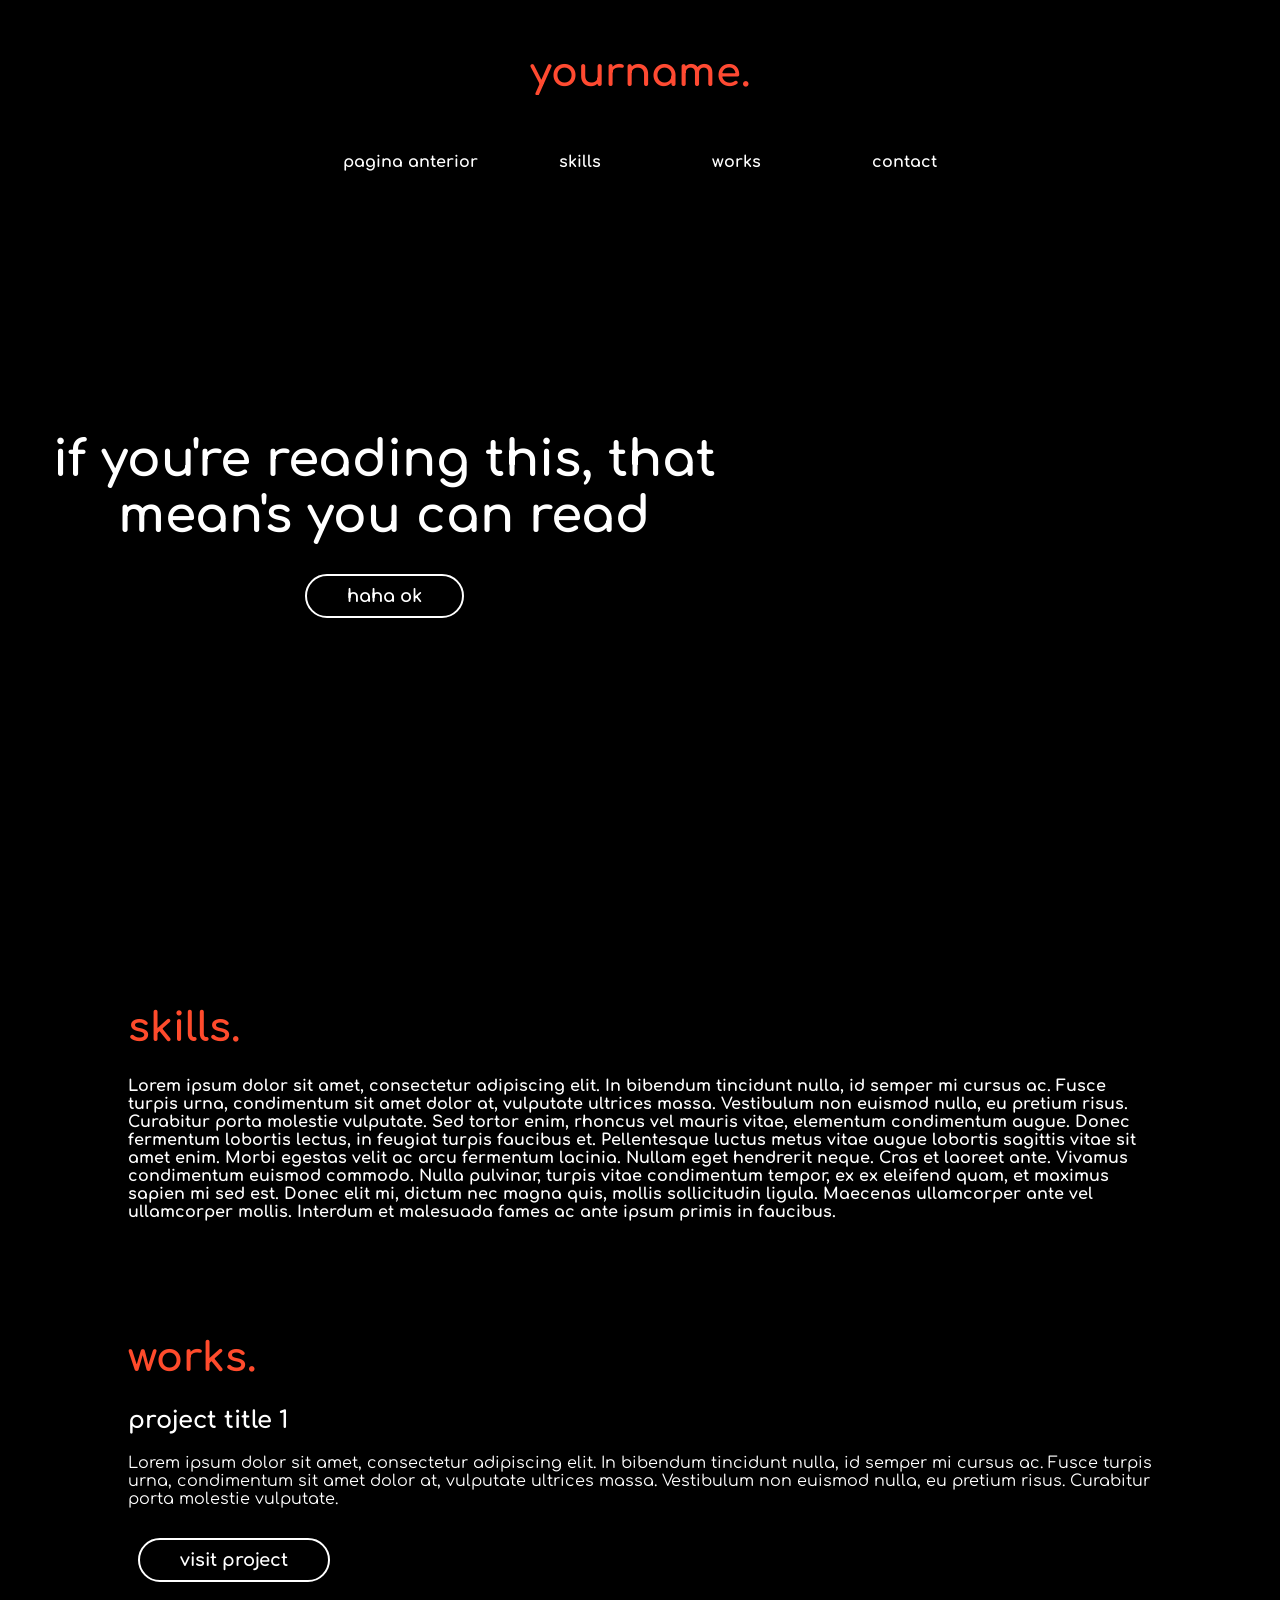
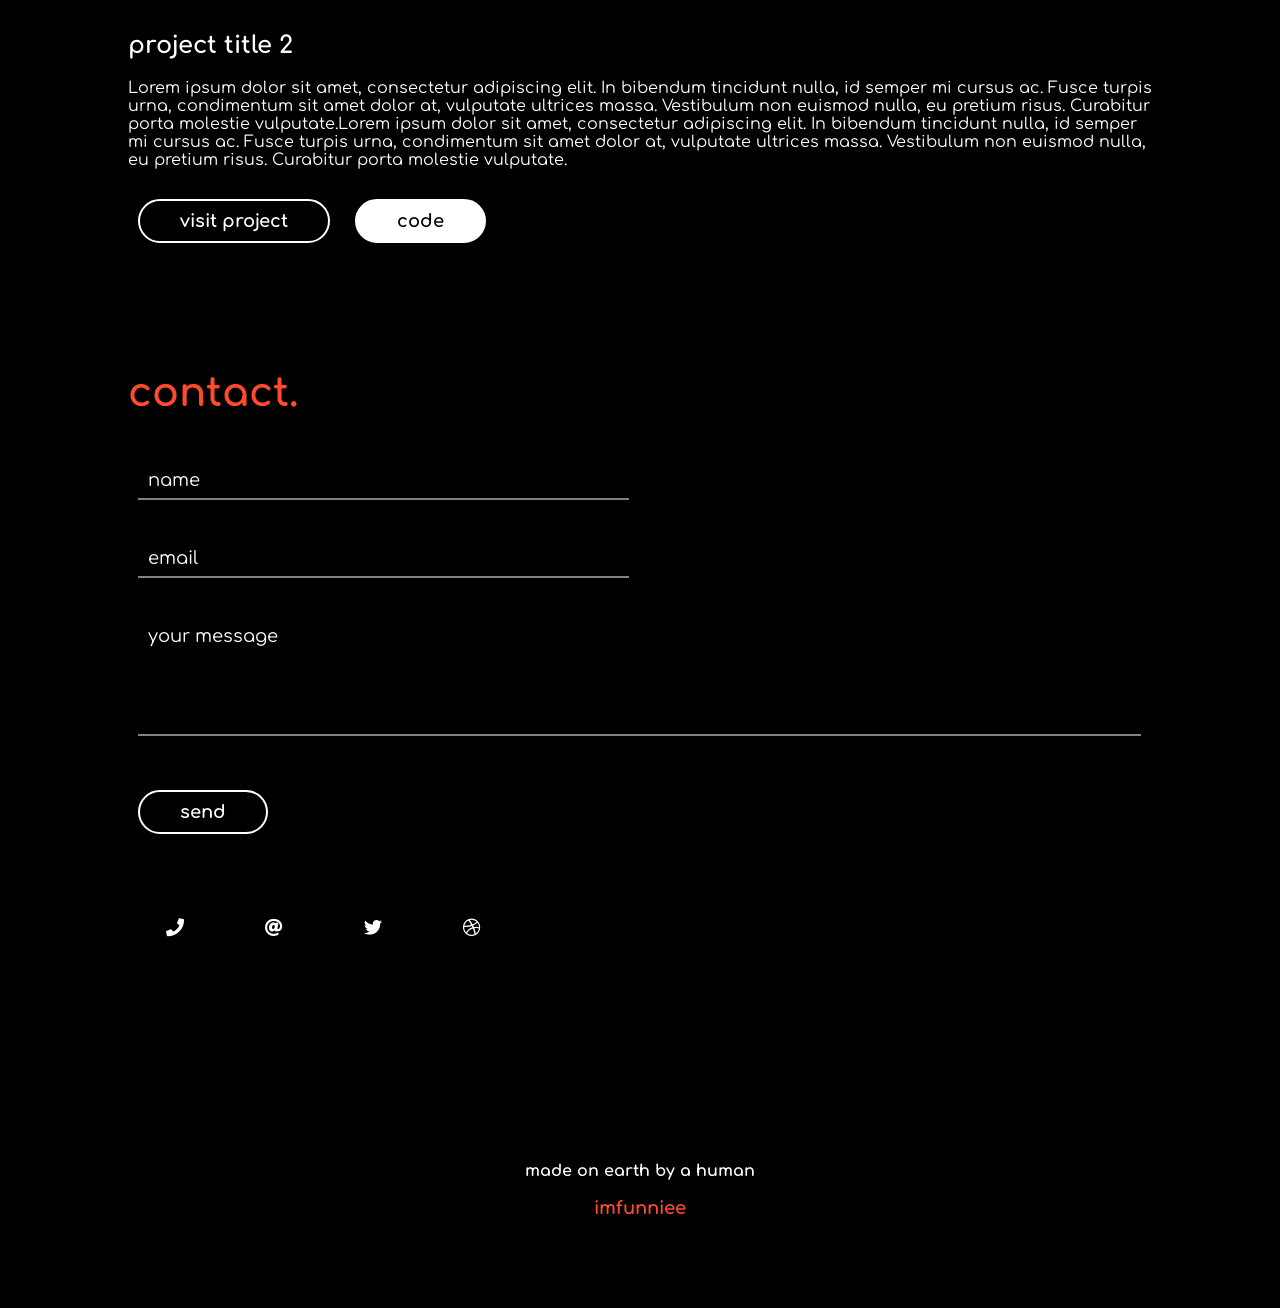
==== pagina-2/index.html @ 1319a650 "Add files via upload" ====
<!DOCTYPE html>
<html lang="en">
<head>
    <meta charset="UTF-8">
    <meta name="viewport" content="width=device-width, initial-scale=1.0">
    <meta http-equiv="X-UA-Compatible" content="ie=edge">
    <title>yourname.</title>
    <link rel="stylesheet" href="https://cdnjs.cloudflare.com/ajax/libs/animate.css/3.7.0/animate.min.css">
    <link href="https://fonts.googleapis.com/css?family=Comfortaa:700" rel="stylesheet">
    <script src="https://code.jquery.com/jquery-3.3.1.min.js" integrity="sha256-FgpCb/KJQlLNfOu91ta32o/NMZxltwRo8QtmkMRdAu8=" crossorigin="anonymous"></script>
    <link rel="stylesheet" href="https://use.fontawesome.com/releases/v5.7.1/css/all.css" integrity="sha384-fnmOCqbTlWIlj8LyTjo7mOUStjsKC4pOpQbqyi7RrhN7udi9RwhKkMHpvLbHG9Sr" crossorigin="anonymous">
    <link rel="stylesheet" href="index.css">
</head>
<body>
    <div id="loading">
        <div id="spinner"></div>
    </div>
    <div id="header" class="animated slideInDown" style="animation-delay:1.8s;">
    <div id="title">yourname.</div><br>
    <div id="links">
        <a href="/index.html">pagina anterior</a>
        <a href="#skills">skills</a>
        <a href="#work" style="margin:0px 60px;">works</a>
        <a href="#contact">contact</a>
    </div>
    </div>

    <center>
    <div id="middle">
        <div id="tagline" class="animated zoomIn" style="animation-delay:1.8s;">
            if you're reading this, that mean's you can read<br>
            <button class="btn_one">haha ok</button>
        </div>
    </div>
    </center>

    <div id="portfolio">
             <div id="skills">
                 <h1>skills.</h1>   
                 <div>
                        <p>
                            Lorem ipsum dolor sit amet, consectetur adipiscing elit. In bibendum tincidunt nulla, id semper mi cursus ac. Fusce turpis urna, condimentum sit amet dolor at, vulputate ultrices massa. Vestibulum non euismod nulla, eu pretium risus. Curabitur porta molestie vulputate. Sed tortor enim, rhoncus vel mauris vitae, elementum condimentum augue. Donec fermentum lobortis lectus, in feugiat turpis faucibus et. Pellentesque luctus metus vitae augue lobortis sagittis vitae sit amet enim. Morbi egestas velit ac arcu fermentum lacinia. Nullam eget hendrerit neque. Cras et laoreet ante. Vivamus condimentum euismod commodo. Nulla pulvinar, turpis vitae condimentum tempor, ex ex eleifend quam, et maximus sapien mi sed est. Donec elit mi, dictum nec magna quis, mollis sollicitudin ligula. Maecenas ullamcorper ante vel ullamcorper mollis. Interdum et malesuada fames ac ante ipsum primis in faucibus.
                        </p>
                 </div> 
             </div>
         
              <div id="work">
                 <h1>works.</h1>

                 <div class="project">
                 <h2>project title 1</h2>
                 <div>Lorem ipsum dolor sit amet, consectetur adipiscing elit. In bibendum tincidunt nulla, id semper mi cursus ac. Fusce turpis urna, condimentum sit amet dolor at, vulputate ultrices massa. Vestibulum non euismod nulla, eu pretium risus. Curabitur porta molestie vulputate.</div>
                 <button class="btn_one">visit project</button>
                </div>

                <div class="project">
                 <h2>project title 2</h2>
                 <div>Lorem ipsum dolor sit amet, consectetur adipiscing elit. In bibendum tincidunt nulla, id semper mi cursus ac. Fusce turpis urna, condimentum sit amet dolor at, vulputate ultrices massa. Vestibulum non euismod nulla, eu pretium risus. Curabitur porta molestie vulputate.Lorem ipsum dolor sit amet, consectetur adipiscing elit. In bibendum tincidunt nulla, id semper mi cursus ac. Fusce turpis urna, condimentum sit amet dolor at, vulputate ultrices massa. Vestibulum non euismod nulla, eu pretium risus. Curabitur porta molestie vulputate.
                 </div>
                 <button class="btn_one">visit project</button>
                 <button class="btn_two">code</button>
                </div>

             </div>
         
              <div id="contact">
                 <h1>contact.</h1> 
                 <form>
                     <input type="text" placeholder="name" required>
                     <input type="email" placeholder="email" required><br>
                     <textarea placeholder="your message" required rows="5"></textarea><br>
                     <button class="btn_one">send</button>
                 </form> 
                 <div id="details">
                    <a class="btn_social"><i class="fas fa-phone"></i></a>
                    <a class="btn_social"><i class="fas fa-at"></i></a>
                    <a class="btn_social"><i class="fab fa-twitter"></i></a>
                    <a class="btn_social"><i class="fab fa-dribbble"></i></a>
                 </div>   
             </div>
    </div>
    <div id="footer">
        made on earth by a human <br><br> <a href="https://imfunniee.github.io">imfunniee</a>
    </div>
<script src="index.js" type="text/javascript"></script>
</body>
</html>
---- pagina-2/index.css ----
body,html {
    padding:0px;
    margin:0px;
    font-family: 'Comfortaa', cursive;
    font-weight:bold;
    color:#fff;
    background:rgb(0, 0, 0);
    scroll-behavior: smooth;
}
#loading {
    width: 100vw;
    height: 100vh;
    position: fixed;
    background: #000;
    z-index: 999;
    display: flex;
    justify-content: center;
    flex-direction: column;
    align-items: center;
}
#spinner {
    animation: rotate 0.56s infinite linear;
    width:60px;
    height:60px;
    border:6px solid #fff;
    border-bottom:6px solid #000;
    border-radius:50%;
    margin:0;
}
@keyframes rotate {
    0% {transform: rotate(0deg);}
    100% {transform: rotate(360deg);}
}
#header {
    width:80%;
    padding:4% 10%;
    text-align:center;
    position:absolute;
    transition:0.6s ease-in-out;
}
#header div {
    display:block;
}
#title {
    font-size:40px;
    background-image: linear-gradient(to left, #FF416C 0%, #FF4B2B 100%);
    -webkit-background-clip:text;
    background-clip:text;
    -webkit-text-fill-color: transparent;
    background-size:500% 500% !important;
    -webkit-animation: Gradient 20s ease infinite;
    -moz-animation: Gradient 20s ease infinite;
    -o-animation: Gradient 20s ease infinite;
    animation: Gradient 20s ease infinite;
    font-family: 'Comfortaa', cursive;
}
#links {
    margin:40px 0px;
    transition:0.6s ease-in-out;
    color:#fff;
}
#links a {
    margin:0px 30px;
    color:inherit;
    text-decoration:none;
    transition:0.4s ease-in-out;
    padding:5px 8px;
    border-bottom:2px solid transparent;
}
#links a:hover {
    border-bottom:2px solid #fff;
}
#middle {
    width:100%;
    height:80vh;
    background:linear-gradient(0deg,rgba(0,0,0,1),rgba(0,0,0,0)),url("https://images.unsplash.com/photo-1494587351196-bbf5f29cff42?ixlib=rb-1.2.1&ixid=eyJhcHBfaWQiOjEyMDd9&&w=1351&q=80") center center fixed;
    background-size:100% auto;
    background-repeat:no-repeat;
    color:white;
    display:flex;
    justify-content:center;
    flex-direction:column;
    transition:1s ease-in-out;
    padding-top:20vh;
}
#tagline {
    font-size:50px;
    width:60%;
}
#portfolio {
    width:80%;
    padding:2% 10%;
}
#portfolio div h1 {
    font-size:40px;
    background-image: linear-gradient(to left, #FF416C 0%, #FF4B2B 100%);
    -webkit-background-clip:text;
    background-clip:text;
    -webkit-text-fill-color: transparent;
    background-size:500% 500% !important;
    -webkit-animation: Gradient 20s ease infinite;
    -moz-animation: Gradient 20s ease infinite;
    -o-animation: Gradient 20s ease infinite;
    animation: Gradient 20s ease infinite;
    font-family: 'Comfortaa', cursive;
}
#skills {
    margin:4vh 0px !important;
    padding:2vh 0px !important;
}
#work {
    margin:4vh 0px !important;
    padding:2vh 0px !important;
}
#contact {
    margin:4vh 0px !important;
    padding:2vh 0px !important;
}
#contact form {
    width:100%;
}
#contact form input {
    width:46%;
    margin:20px 1%;
    background:transparent;
    border:0px;
    border-bottom:2px solid rgba(255,255,255,0.5);
    padding:8px 10px;
    font-family: 'Comfortaa', cursive;
    font-size:18px;
    transition:0.4s ease-in-out;
    color:#fff;
}
#contact form textarea {
    width:96%;
    margin:20px 1%;
    padding:8px 10px;
    border:0px;
    border-bottom:2px solid rgba(255,255,255,0.5);
    padding:8px 10px;
    font-family: 'Comfortaa', cursive;
    font-size:18px;
    background:transparent;
    resize:none;
    transition:0.4s ease-in-out;
    color:#fff;
}
#contact form input:focus {
    outline:none;
    border-bottom:2px solid rgba(255,255,255,1);
}
#contact form textarea:focus {
    outline:none;
    border-bottom:2px solid rgba(255,255,255,1);
}
::placeholder {
    color:#fff;
}
.btn_one {
    color:white;
    padding:10px 40px;
    border-radius:50px;
    border:2px solid #fff;
    font-size:18px;
    font-family: 'Comfortaa', cursive;
    font-weight:bold;
    background:transparent;
    transition:0.4s ease-in-out;
    margin:30px 10px;
}
.btn_one:hover {
    background:white;
    cursor:pointer;
    color:#000;
}
.project div {
    font-weight:normal;
}
.btn_two {
    color:#000;
    padding:10px 40px;
    border-radius:50px;
    border:2px solid #fff;
    font-size:18px;
    font-family: 'Comfortaa', cursive;
    font-weight:bold;
    background:#fff;
    transition:0.4s ease-in-out;
    margin:30px 10px;
}
.btn_two:hover {
    background:transparent;
    cursor:pointer;
    color:#fff;
}
#details {
    margin:6vh 0px;
}
.btn_social {
    font-size:18px;
    color:#fff;
    margin:40px 20px;
    padding:15px 18px;
    border-radius:50%;
    background:#000;
    transition:0.4s ease-in-out;
}
.btn_social:hover {
    color:#000;
    background:#fff;
    cursor:pointer;
}
@media (max-width: 900px){
    #header {
        width:94%;
        padding:15% 3%;
    }
    #title {
        font-size:30px;
    }
    #links {
        margin:30px 0px;
    }
    #links a {
        margin:0px;
    }
    #middle {
        width:100%;
        border-radius:0px;
        height:80vh;
        background-size:cover;
    }
    #tagline {
        width:90%;
        font-size:30px;
    }
    .btn_one {
        font-size:14px;
        padding:8px 20px;
    }
    .btn_two {
        font-size:14px;
        padding:8px 20px;
    }
    #contact form input {
        width:92%;
    }
    #contact form textarea {
        width:92%;
    }
    .btn_social {
        font-size:14px;
        margin:10px;
        padding:10px 11px;
    }
}
#footer {
    width:100%;
    padding:10vh 0px;
    text-align:center;
    font-weight:bold;
}
#footer a {
    font-size:18px;
    background-image: linear-gradient(to left, #FF416C 0%, #FF4B2B 100%);
    -webkit-background-clip:text;
    background-clip:text;
    -webkit-text-fill-color: transparent;
    background-size:500% 500% !important;
    -webkit-animation: Gradient 20s ease infinite;
    -moz-animation: Gradient 20s ease infinite;
    -o-animation: Gradient 20s ease infinite;
    animation: Gradient 20s ease infinite;
    font-family: 'Comfortaa', cursive;
    text-decoration:none;
}
button:focus {
    outline:none;
}
::-webkit-scrollbar {
    width:5px;
    height:5px;
}
::-webkit-scrollbar-track {
    background: #f1f1f1; 
}
::-webkit-scrollbar-thumb {
    background: #000; 
}
::-webkit-scrollbar-thumb:hover {
    background: #555; 
}
@-webkit-keyframes Gradient {
0% {background-position: 0% 50%}
50% {background-position: 100% 50%}
100% {background-position: 0% 50%}
}
@-moz-keyframes Gradient {
0% {background-position: 0% 50%}
50% {background-position: 100% 50%}
100% {background-position: 0% 50%}
}
@keyframes Gradient {
0% {background-position: 0% 50%}
50% {background-position: 100% 50%}
100% {background-position: 0% 50%}
}
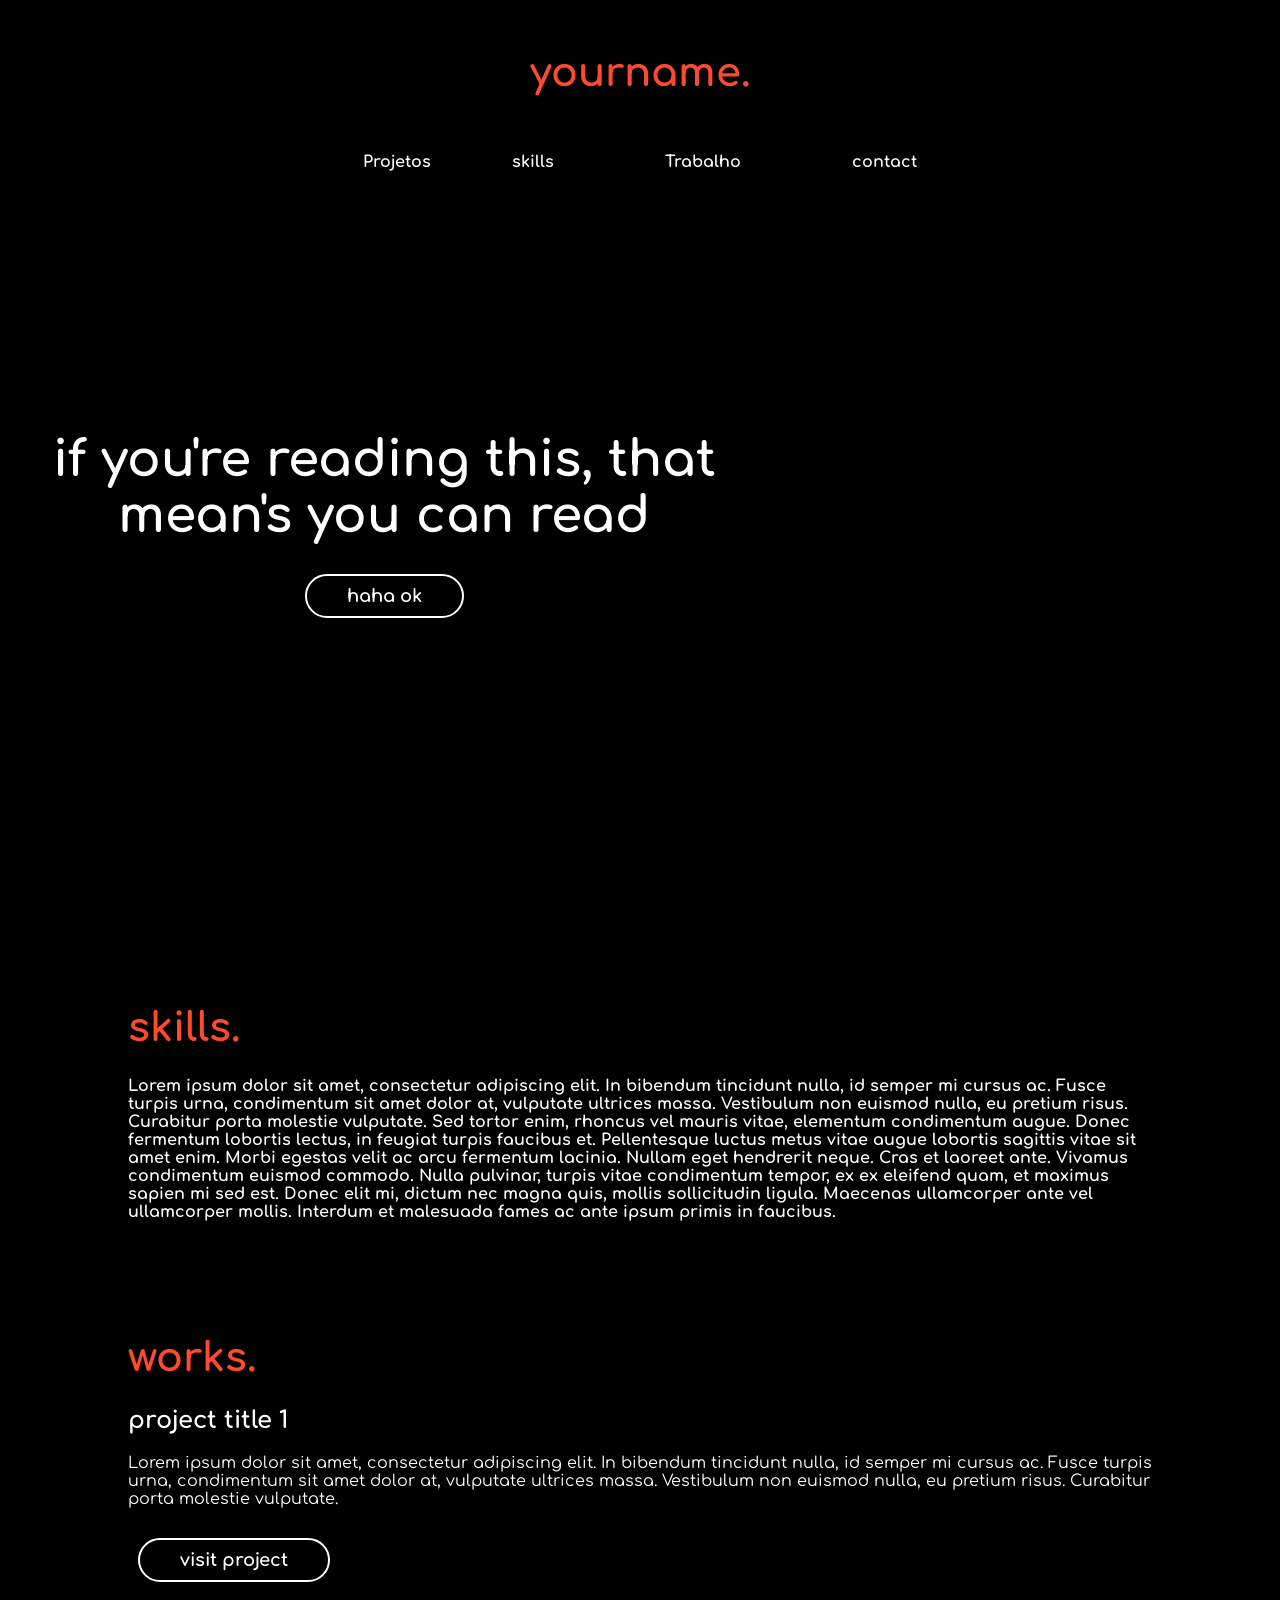
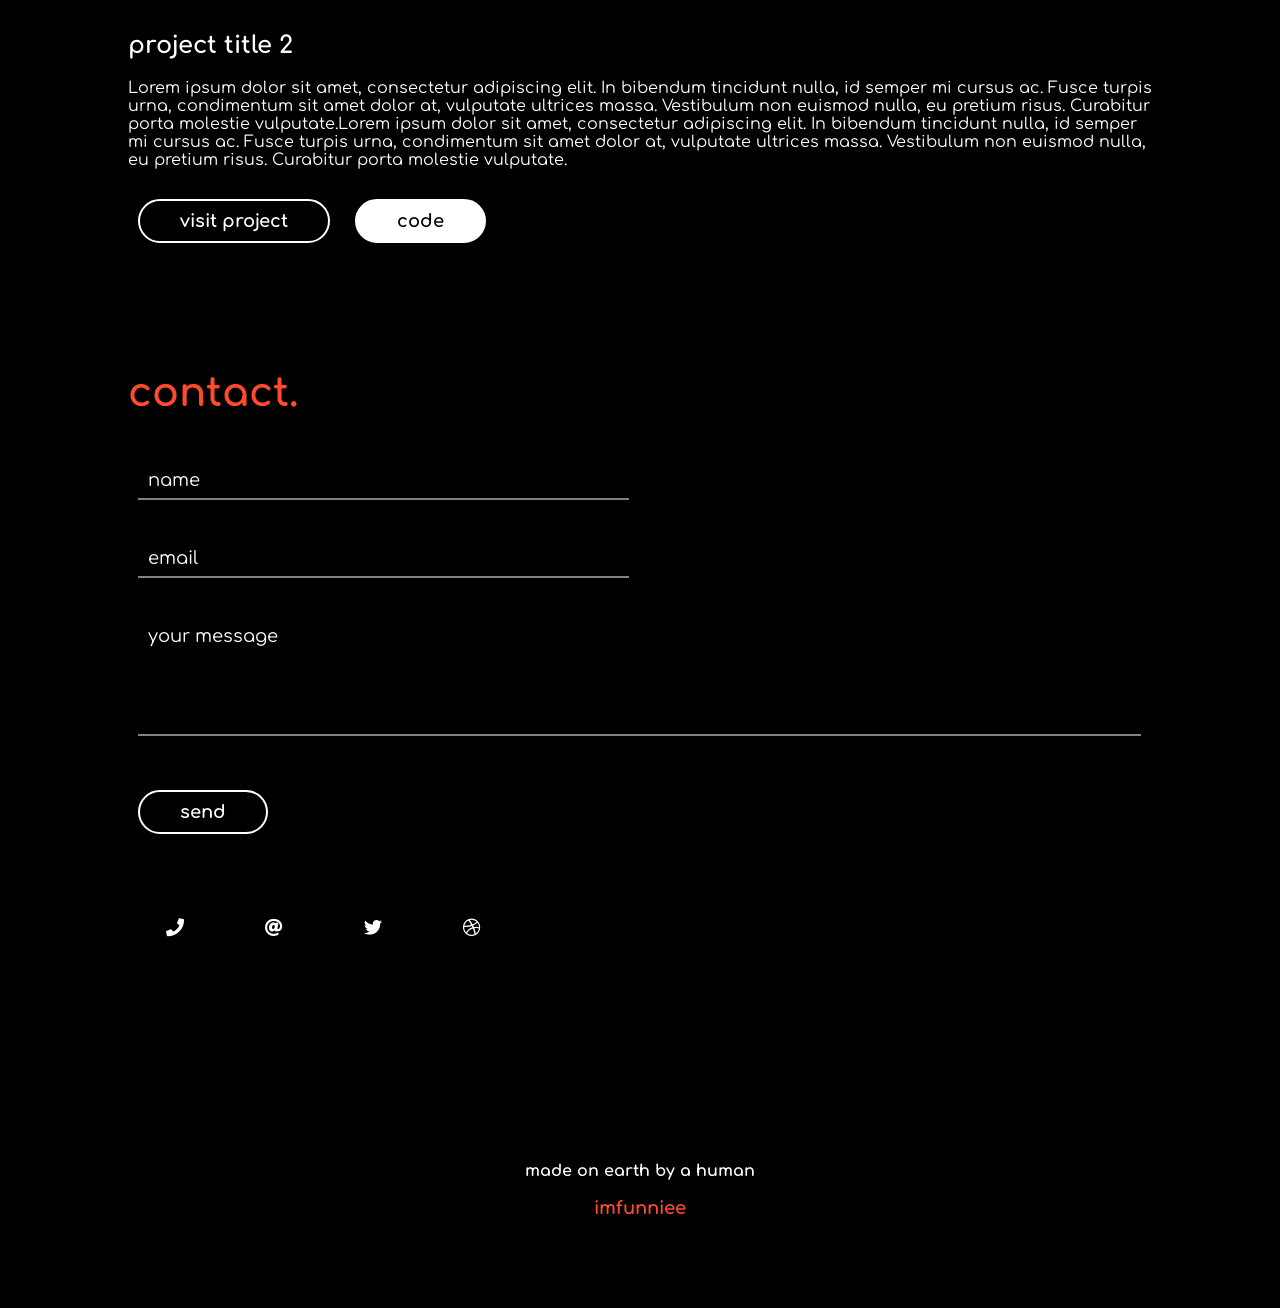
==== commit 71c0c51b: "Add files via upload" ====
--- a/pagina-2/index.html
+++ b/pagina-2/index.html
@@ -18,9 +18,9 @@
     <div id="header" class="animated slideInDown" style="animation-delay:1.8s;">
     <div id="title">yourname.</div><br>
     <div id="links">
-        <a href="/index.html">pagina anterior</a>
+        <a href="#work">Projetos</a>
         <a href="#skills">skills</a>
-        <a href="#work" style="margin:0px 60px;">works</a>
+        <a href="/index.html" style="margin:0px 60px;">Trabalho</a>
         <a href="#contact">contact</a>
     </div>
     </div>
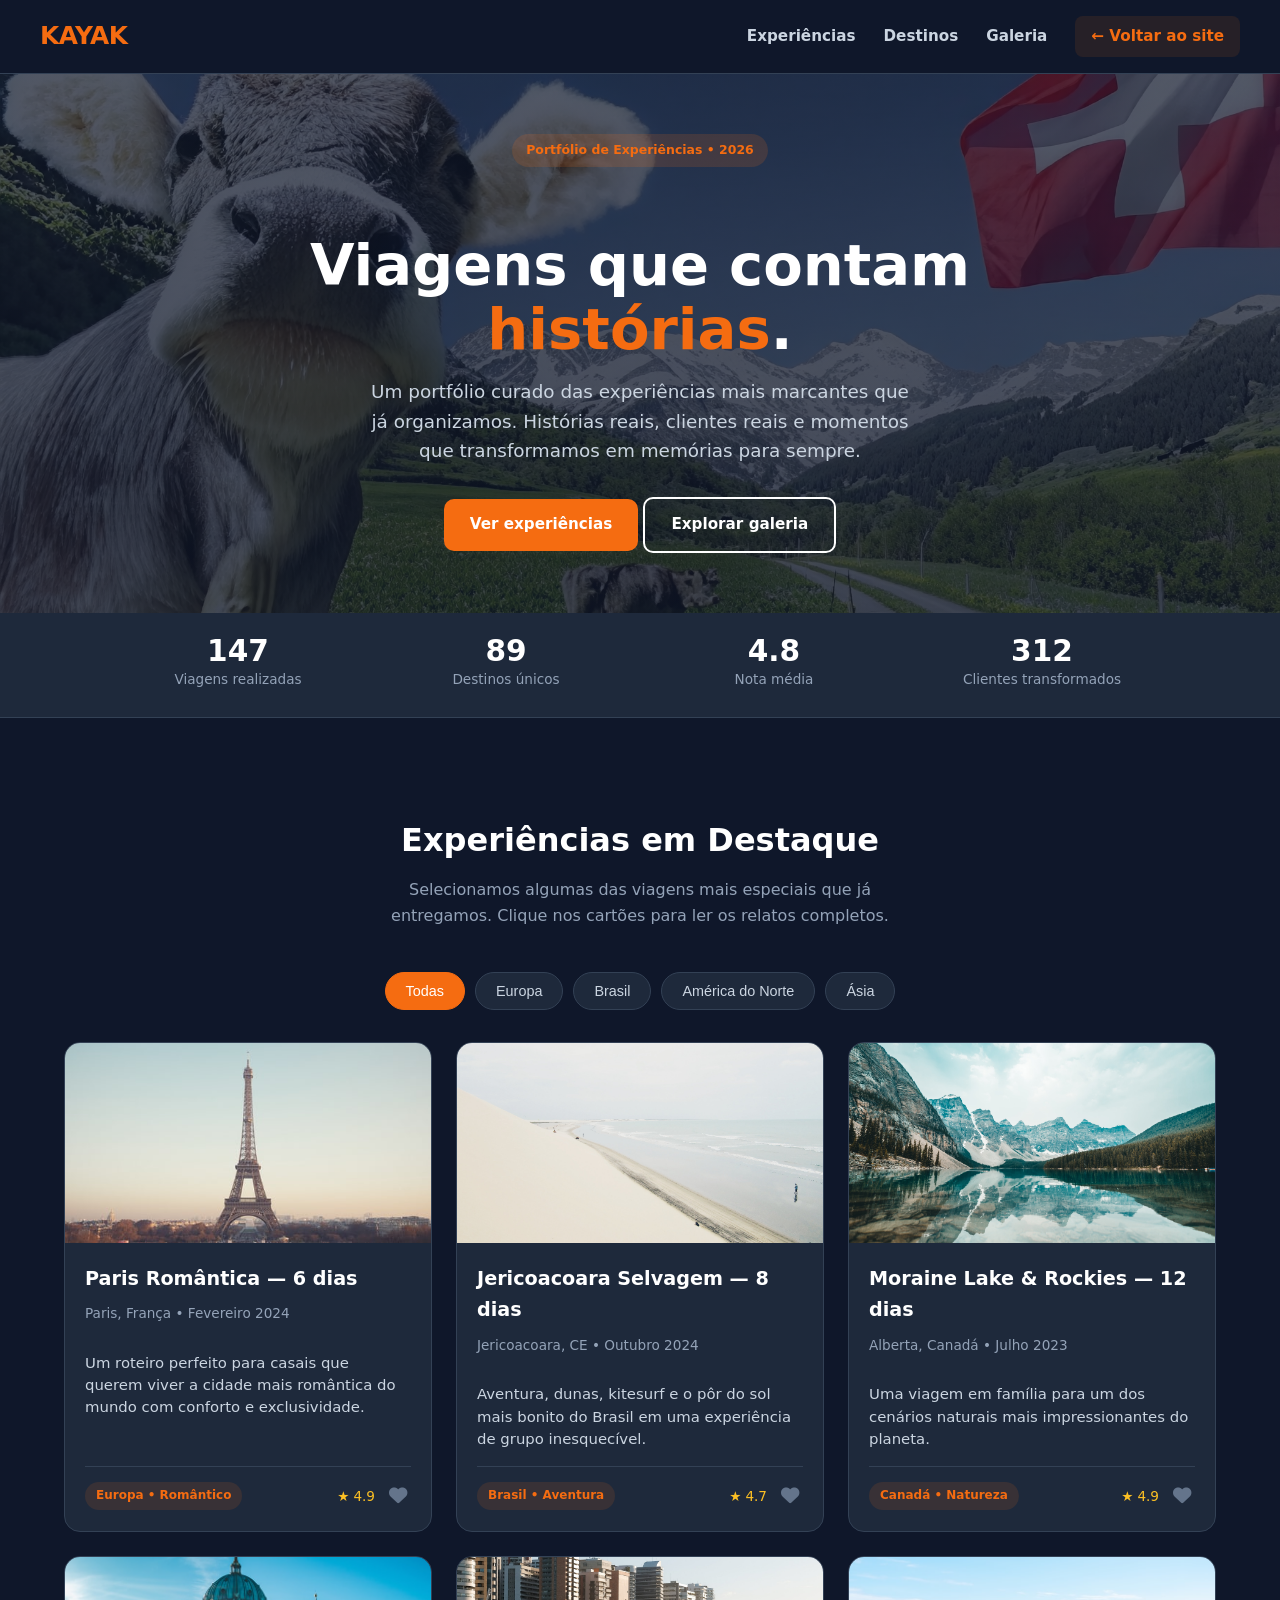
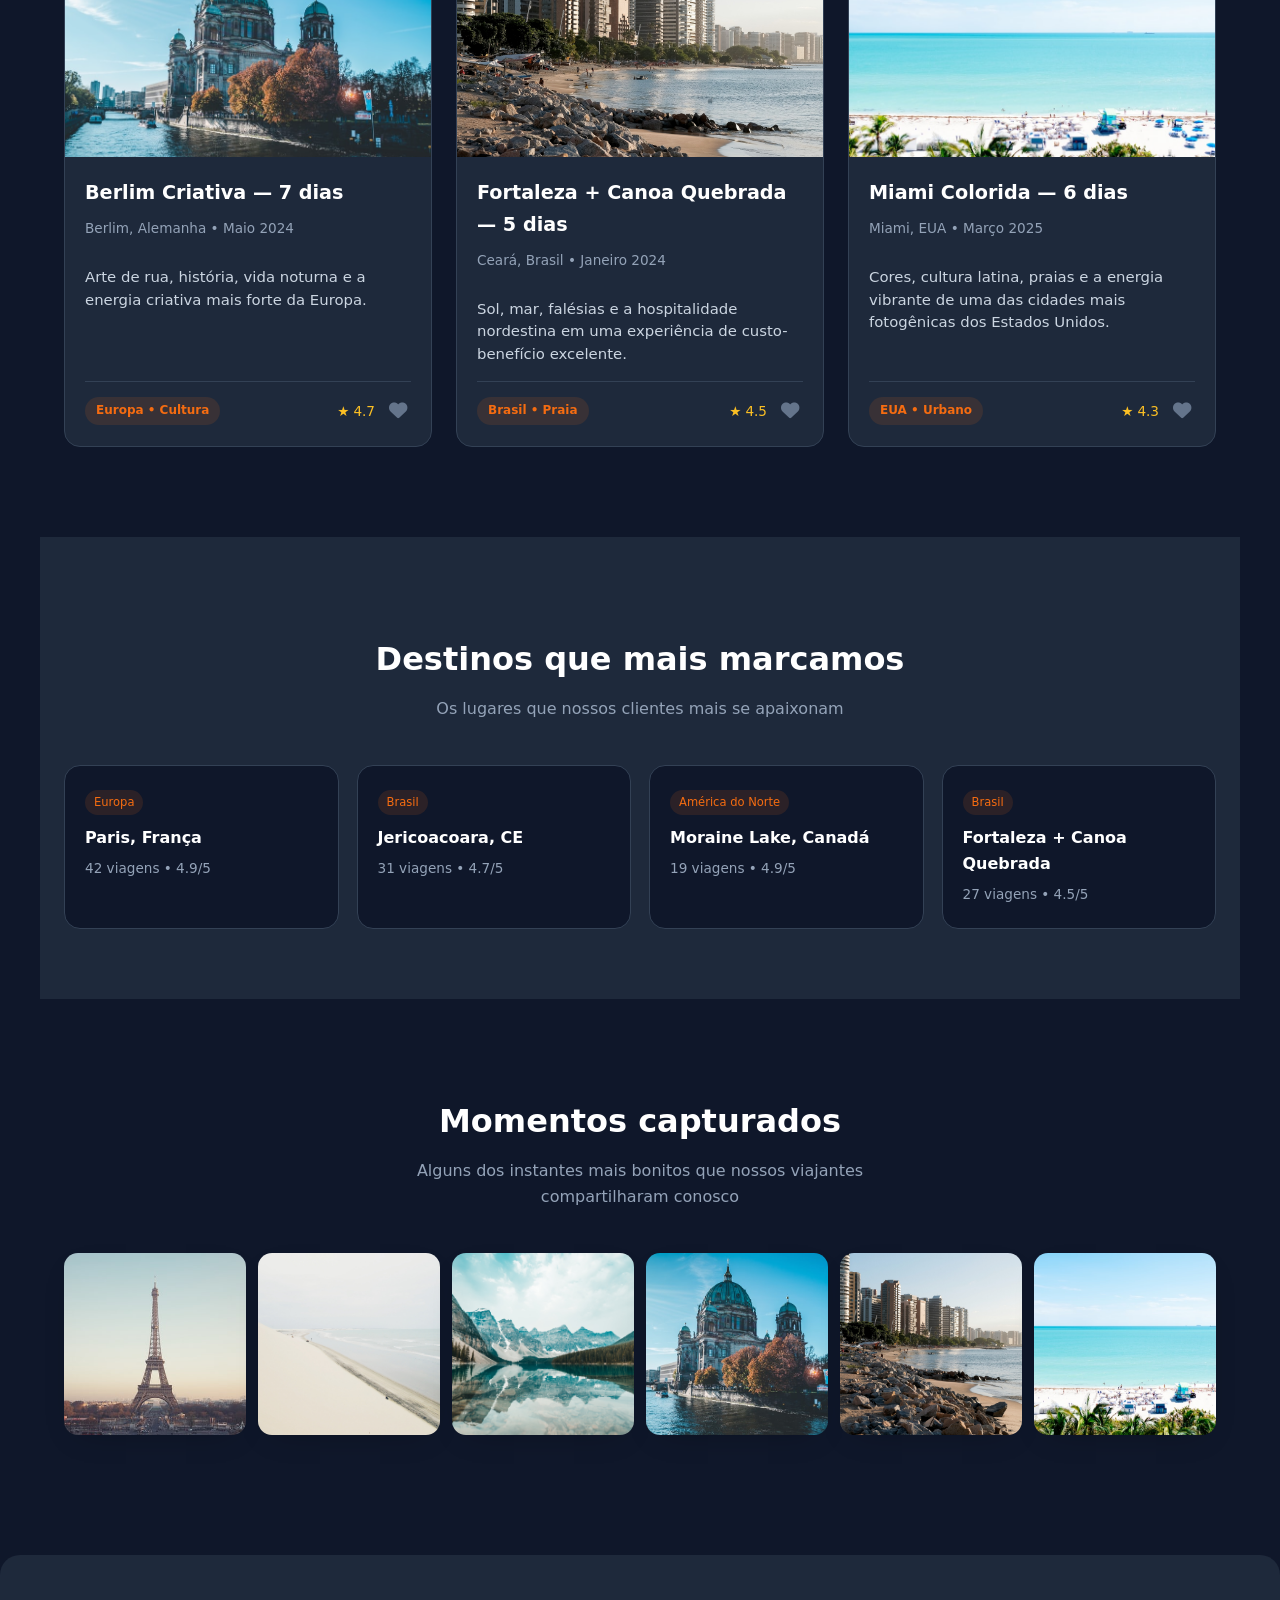
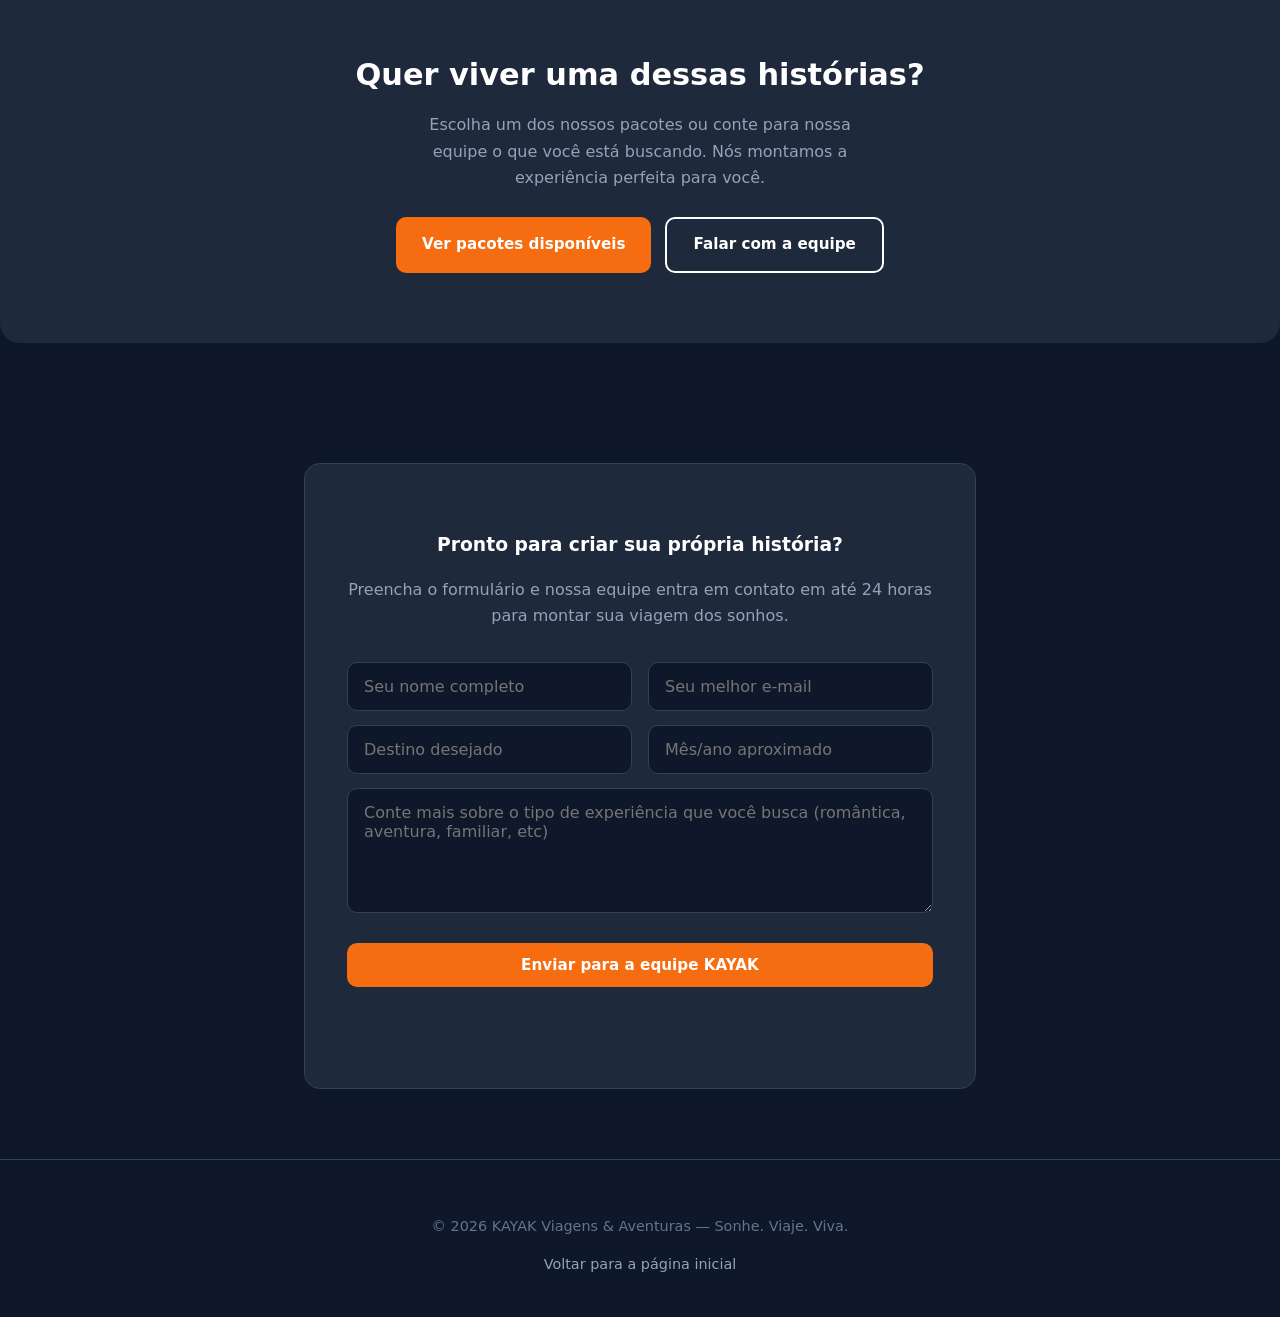
==== commit 6e029604: "Add files via upload" ====
--- a/pagina-2/index.html
+++ b/pagina-2/index.html
@@ -1,87 +1,206 @@
-<!DOCTYPE html>
-<html lang="en">
-<head>
-    <meta charset="UTF-8">
-    <meta name="viewport" content="width=device-width, initial-scale=1.0">
-    <meta http-equiv="X-UA-Compatible" content="ie=edge">
-    <title>yourname.</title>
-    <link rel="stylesheet" href="https://cdnjs.cloudflare.com/ajax/libs/animate.css/3.7.0/animate.min.css">
-    <link href="https://fonts.googleapis.com/css?family=Comfortaa:700" rel="stylesheet">
-    <script src="https://code.jquery.com/jquery-3.3.1.min.js" integrity="sha256-FgpCb/KJQlLNfOu91ta32o/NMZxltwRo8QtmkMRdAu8=" crossorigin="anonymous"></script>
-    <link rel="stylesheet" href="https://use.fontawesome.com/releases/v5.7.1/css/all.css" integrity="sha384-fnmOCqbTlWIlj8LyTjo7mOUStjsKC4pOpQbqyi7RrhN7udi9RwhKkMHpvLbHG9Sr" crossorigin="anonymous">
-    <link rel="stylesheet" href="index.css">
-</head>
-<body>
-    <div id="loading">
-        <div id="spinner"></div>
-    </div>
-    <div id="header" class="animated slideInDown" style="animation-delay:1.8s;">
-    <div id="title">yourname.</div><br>
-    <div id="links">
-        <a href="#work">Projetos</a>
-        <a href="#skills">skills</a>
-        <a href="/index.html" style="margin:0px 60px;">Trabalho</a>
-        <a href="#contact">contact</a>
-    </div>
-    </div>
-
-    <center>
-    <div id="middle">
-        <div id="tagline" class="animated zoomIn" style="animation-delay:1.8s;">
-            if you're reading this, that mean's you can read<br>
-            <button class="btn_one">haha ok</button>
-        </div>
-    </div>
-    </center>
-
-    <div id="portfolio">
-             <div id="skills">
-                 <h1>skills.</h1>   
-                 <div>
-                        <p>
-                            Lorem ipsum dolor sit amet, consectetur adipiscing elit. In bibendum tincidunt nulla, id semper mi cursus ac. Fusce turpis urna, condimentum sit amet dolor at, vulputate ultrices massa. Vestibulum non euismod nulla, eu pretium risus. Curabitur porta molestie vulputate. Sed tortor enim, rhoncus vel mauris vitae, elementum condimentum augue. Donec fermentum lobortis lectus, in feugiat turpis faucibus et. Pellentesque luctus metus vitae augue lobortis sagittis vitae sit amet enim. Morbi egestas velit ac arcu fermentum lacinia. Nullam eget hendrerit neque. Cras et laoreet ante. Vivamus condimentum euismod commodo. Nulla pulvinar, turpis vitae condimentum tempor, ex ex eleifend quam, et maximus sapien mi sed est. Donec elit mi, dictum nec magna quis, mollis sollicitudin ligula. Maecenas ullamcorper ante vel ullamcorper mollis. Interdum et malesuada fames ac ante ipsum primis in faucibus.
-                        </p>
-                 </div> 
-             </div>
-         
-              <div id="work">
-                 <h1>works.</h1>
-
-                 <div class="project">
-                 <h2>project title 1</h2>
-                 <div>Lorem ipsum dolor sit amet, consectetur adipiscing elit. In bibendum tincidunt nulla, id semper mi cursus ac. Fusce turpis urna, condimentum sit amet dolor at, vulputate ultrices massa. Vestibulum non euismod nulla, eu pretium risus. Curabitur porta molestie vulputate.</div>
-                 <button class="btn_one">visit project</button>
-                </div>
-
-                <div class="project">
-                 <h2>project title 2</h2>
-                 <div>Lorem ipsum dolor sit amet, consectetur adipiscing elit. In bibendum tincidunt nulla, id semper mi cursus ac. Fusce turpis urna, condimentum sit amet dolor at, vulputate ultrices massa. Vestibulum non euismod nulla, eu pretium risus. Curabitur porta molestie vulputate.Lorem ipsum dolor sit amet, consectetur adipiscing elit. In bibendum tincidunt nulla, id semper mi cursus ac. Fusce turpis urna, condimentum sit amet dolor at, vulputate ultrices massa. Vestibulum non euismod nulla, eu pretium risus. Curabitur porta molestie vulputate.
-                 </div>
-                 <button class="btn_one">visit project</button>
-                 <button class="btn_two">code</button>
-                </div>
-
-             </div>
-         
-              <div id="contact">
-                 <h1>contact.</h1> 
-                 <form>
-                     <input type="text" placeholder="name" required>
-                     <input type="email" placeholder="email" required><br>
-                     <textarea placeholder="your message" required rows="5"></textarea><br>
-                     <button class="btn_one">send</button>
-                 </form> 
-                 <div id="details">
-                    <a class="btn_social"><i class="fas fa-phone"></i></a>
-                    <a class="btn_social"><i class="fas fa-at"></i></a>
-                    <a class="btn_social"><i class="fab fa-twitter"></i></a>
-                    <a class="btn_social"><i class="fab fa-dribbble"></i></a>
-                 </div>   
-             </div>
-    </div>
-    <div id="footer">
-        made on earth by a human <br><br> <a href="https://imfunniee.github.io">imfunniee</a>
-    </div>
-<script src="index.js" type="text/javascript"></script>
-</body>
+<!DOCTYPE html>
+<html lang="pt-BR">
+<head>
+    <meta charset="UTF-8">
+    <meta name="viewport" content="width=device-width, initial-scale=1.0">
+    <title>KAYAK • Portfólio de Experiências</title>
+    <link rel="stylesheet" href="https://cdnjs.cloudflare.com/ajax/libs/font-awesome/6.5.1/css/all.min.css">
+    <link rel="stylesheet" href="index.css">
+</head>
+<body>
+
+    <!-- Header (consistente com o site principal) -->
+    <header class="kayak-header">
+        <div class="kayak-nav">
+            <div class="kayak-brand">KAYAK</div>
+            <nav class="kayak-links">
+                <a href="#experiencias">Experiências</a>
+                <a href="#destinos">Destinos</a>
+                <a href="#galeria">Galeria</a>
+                <a href="../index.html" class="kayak-back">← Voltar ao site</a>
+            </nav>
+            <button class="kayak-nav-toggle" aria-label="Menu">
+                <i class="fa-solid fa-bars"></i>
+            </button>
+        </div>
+    </header>
+
+    <!-- Hero -->
+    <section class="kayak-hero">
+        <div class="kayak-hero-content">
+            <div class="hero-badge">Portfólio de Experiências • 2026</div>
+            <h1>Viagens que contam <span class="accent">histórias</span>.</h1>
+            <p>Um portfólio curado das experiências mais marcantes que já organizamos. Histórias reais, clientes reais e momentos que transformamos em memórias para sempre.</p>
+            <div class="hero-actions">
+                <a href="#experiencias" class="btn btn-primary">Ver experiências</a>
+                <a href="#galeria" class="btn btn-secondary">Explorar galeria</a>
+            </div>
+        </div>
+    </section>
+
+    <!-- Estatísticas -->
+    <section class="stats-bar">
+        <div class="stats-container">
+            <div class="stat-item">
+                <strong>147</strong>
+                <span>Viagens realizadas</span>
+            </div>
+            <div class="stat-item">
+                <strong>89</strong>
+                <span>Destinos únicos</span>
+            </div>
+            <div class="stat-item">
+                <strong>4.8</strong>
+                <span>Nota média</span>
+            </div>
+            <div class="stat-item">
+                <strong>312</strong>
+                <span>Clientes transformados</span>
+            </div>
+        </div>
+    </section>
+
+    <!-- Experiências em Destaque -->
+    <section id="experiencias" class="section">
+        <div class="section-header">
+            <h2>Experiências em Destaque</h2>
+            <p>Selecionamos algumas das viagens mais especiais que já entregamos. Clique nos cartões para ler os relatos completos.</p>
+        </div>
+
+        <!-- Filtros -->
+        <div class="filters">
+            <button class="filter-btn active" data-filter="all">Todas</button>
+            <button class="filter-btn" data-filter="europa">Europa</button>
+            <button class="filter-btn" data-filter="brasil">Brasil</button>
+            <button class="filter-btn" data-filter="america-norte">América do Norte</button>
+            <button class="filter-btn" data-filter="asia">Ásia</button>
+        </div>
+
+        <div class="experiences-grid" id="experiences-grid">
+            <!-- Gerado via JS -->
+        </div>
+    </section>
+
+    <!-- Destinos Populares -->
+    <section id="destinos" class="section destinations-section">
+        <div class="section-header">
+            <h2>Destinos que mais marcamos</h2>
+            <p>Os lugares que nossos clientes mais se apaixonam</p>
+        </div>
+        <div class="destinations-grid-mini">
+            <div class="mini-dest" onclick="filterByRegion('europa')">
+                <span class="mini-tag">Europa</span>
+                <h4>Paris, França</h4>
+                <p>42 viagens • 4.9/5</p>
+            </div>
+            <div class="mini-dest" onclick="filterByRegion('brasil')">
+                <span class="mini-tag">Brasil</span>
+                <h4>Jericoacoara, CE</h4>
+                <p>31 viagens • 4.7/5</p>
+            </div>
+            <div class="mini-dest" onclick="filterByRegion('america-norte')">
+                <span class="mini-tag">América do Norte</span>
+                <h4>Moraine Lake, Canadá</h4>
+                <p>19 viagens • 4.9/5</p>
+            </div>
+            <div class="mini-dest" onclick="filterByRegion('brasil')">
+                <span class="mini-tag">Brasil</span>
+                <h4>Fortaleza + Canoa Quebrada</h4>
+                <p>27 viagens • 4.5/5</p>
+            </div>
+        </div>
+    </section>
+
+    <!-- Galeria -->
+    <section id="galeria" class="section gallery-section">
+        <div class="section-header">
+            <h2>Momentos capturados</h2>
+            <p>Alguns dos instantes mais bonitos que nossos viajantes compartilharam conosco</p>
+        </div>
+        <div class="gallery-grid" id="gallery-grid">
+            <!-- Populando via JS -->
+        </div>
+    </section>
+
+    <!-- CTA -->
+    <section class="cta-section">
+        <div class="cta-content">
+            <h2>Quer viver uma dessas histórias?</h2>
+            <p>Escolha um dos nossos pacotes ou conte para nossa equipe o que você está buscando. Nós montamos a experiência perfeita para você.</p>
+            <div class="cta-buttons">
+                <a href="../index.html#pacotes" class="btn btn-primary">Ver pacotes disponíveis</a>
+                <a href="#contato" class="btn btn-secondary">Falar com a equipe</a>
+            </div>
+        </div>
+    </section>
+
+    <!-- Formulário de Contato -->
+    <section id="contato" class="section form-section">
+        <div class="form-container">
+            <div class="form-header">
+                <h3>Pronto para criar sua própria história?</h3>
+                <p>Preencha o formulário e nossa equipe entra em contato em até 24 horas para montar sua viagem dos sonhos.</p>
+            </div>
+            
+            <form class="kayak-form" onsubmit="handleKayakForm(event)">
+                <div class="form-row">
+                    <input type="text" name="nome" placeholder="Seu nome completo" required>
+                    <input type="email" name="email" placeholder="Seu melhor e-mail" required>
+                </div>
+                <div class="form-row">
+                    <input type="text" name="destino" placeholder="Destino desejado" required>
+                    <input type="text" name="data" placeholder="Mês/ano aproximado">
+                </div>
+                <textarea name="mensagem" placeholder="Conte mais sobre o tipo de experiência que você busca (romântica, aventura, familiar, etc)" rows="5" required></textarea>
+                <button type="submit" class="btn btn-primary btn-full">Enviar para a equipe KAYAK</button>
+                <p class="form-feedback" id="kayak-feedback"></p>
+            </form>
+        </div>
+    </section>
+
+    <footer class="kayak-footer">
+        <p>© 2026 KAYAK Viagens &amp; Aventuras — Sonhe. Viaje. Viva.</p>
+        <a href="../index.html">Voltar para a página inicial</a>
+    </footer>
+
+    <!-- Modal de Experiência -->
+    <div id="story-modal" class="modal" onclick="closeStoryModal(event)">
+        <div class="modal-content" onclick="event.stopImmediatePropagation()">
+            <button class="modal-close" onclick="closeStoryModal()"><i class="fa-solid fa-times"></i></button>
+            
+            <div class="modal-hero" id="modal-hero"></div>
+            
+            <div class="modal-body">
+                <div class="modal-meta">
+                    <span class="modal-tag" id="modal-tag"></span>
+                    <span class="modal-date" id="modal-date"></span>
+                </div>
+                
+                <h2 id="modal-title"></h2>
+                <div class="modal-rating" id="modal-rating"></div>
+                
+                <div class="modal-story" id="modal-story"></div>
+                
+                <div class="modal-highlights">
+                    <h4><i class="fa-solid fa-star"></i> O que nossos clientes mais amaram</h4>
+                    <ul id="modal-highlights"></ul>
+                </div>
+                
+                <div class="modal-tips">
+                    <h4><i class="fa-solid fa-lightbulb"></i> Insight da equipe KAYAK</h4>
+                    <p id="modal-tip"></p>
+                </div>
+            </div>
+        </div>
+    </div>
+
+    <!-- Lightbox -->
+    <div id="lightbox" class="lightbox" onclick="closeLightbox()">
+        <button class="lightbox-close"><i class="fa-solid fa-times"></i></button>
+        <img id="lightbox-img" alt="Foto ampliada">
+        <div class="lightbox-caption" id="lightbox-caption"></div>
+    </div>
+
+    <script src="index.js"></script>
+</body>
 </html>
--- a/pagina-2/index.css
+++ b/pagina-2/index.css
@@ -1,307 +1,797 @@
-body,html {
-    padding:0px;
-    margin:0px;
-    font-family: 'Comfortaa', cursive;
-    font-weight:bold;
-    color:#fff;
-    background:rgb(0, 0, 0);
-    scroll-behavior: smooth;
-}
-#loading {
-    width: 100vw;
-    height: 100vh;
-    position: fixed;
-    background: #000;
-    z-index: 999;
-    display: flex;
-    justify-content: center;
-    flex-direction: column;
-    align-items: center;
-}
-#spinner {
-    animation: rotate 0.56s infinite linear;
-    width:60px;
-    height:60px;
-    border:6px solid #fff;
-    border-bottom:6px solid #000;
-    border-radius:50%;
-    margin:0;
-}
-@keyframes rotate {
-    0% {transform: rotate(0deg);}
-    100% {transform: rotate(360deg);}
-}
-#header {
-    width:80%;
-    padding:4% 10%;
-    text-align:center;
-    position:absolute;
-    transition:0.6s ease-in-out;
-}
-#header div {
-    display:block;
-}
-#title {
-    font-size:40px;
-    background-image: linear-gradient(to left, #FF416C 0%, #FF4B2B 100%);
-    -webkit-background-clip:text;
-    background-clip:text;
-    -webkit-text-fill-color: transparent;
-    background-size:500% 500% !important;
-    -webkit-animation: Gradient 20s ease infinite;
-    -moz-animation: Gradient 20s ease infinite;
-    -o-animation: Gradient 20s ease infinite;
-    animation: Gradient 20s ease infinite;
-    font-family: 'Comfortaa', cursive;
-}
-#links {
-    margin:40px 0px;
-    transition:0.6s ease-in-out;
-    color:#fff;
-}
-#links a {
-    margin:0px 30px;
-    color:inherit;
-    text-decoration:none;
-    transition:0.4s ease-in-out;
-    padding:5px 8px;
-    border-bottom:2px solid transparent;
-}
-#links a:hover {
-    border-bottom:2px solid #fff;
-}
-#middle {
-    width:100%;
-    height:80vh;
-    background:linear-gradient(0deg,rgba(0,0,0,1),rgba(0,0,0,0)),url("https://images.unsplash.com/photo-1494587351196-bbf5f29cff42?ixlib=rb-1.2.1&ixid=eyJhcHBfaWQiOjEyMDd9&&w=1351&q=80") center center fixed;
-    background-size:100% auto;
-    background-repeat:no-repeat;
-    color:white;
-    display:flex;
-    justify-content:center;
-    flex-direction:column;
-    transition:1s ease-in-out;
-    padding-top:20vh;
-}
-#tagline {
-    font-size:50px;
-    width:60%;
-}
-#portfolio {
-    width:80%;
-    padding:2% 10%;
-}
-#portfolio div h1 {
-    font-size:40px;
-    background-image: linear-gradient(to left, #FF416C 0%, #FF4B2B 100%);
-    -webkit-background-clip:text;
-    background-clip:text;
-    -webkit-text-fill-color: transparent;
-    background-size:500% 500% !important;
-    -webkit-animation: Gradient 20s ease infinite;
-    -moz-animation: Gradient 20s ease infinite;
-    -o-animation: Gradient 20s ease infinite;
-    animation: Gradient 20s ease infinite;
-    font-family: 'Comfortaa', cursive;
-}
-#skills {
-    margin:4vh 0px !important;
-    padding:2vh 0px !important;
-}
-#work {
-    margin:4vh 0px !important;
-    padding:2vh 0px !important;
-}
-#contact {
-    margin:4vh 0px !important;
-    padding:2vh 0px !important;
-}
-#contact form {
-    width:100%;
-}
-#contact form input {
-    width:46%;
-    margin:20px 1%;
-    background:transparent;
-    border:0px;
-    border-bottom:2px solid rgba(255,255,255,0.5);
-    padding:8px 10px;
-    font-family: 'Comfortaa', cursive;
-    font-size:18px;
-    transition:0.4s ease-in-out;
-    color:#fff;
-}
-#contact form textarea {
-    width:96%;
-    margin:20px 1%;
-    padding:8px 10px;
-    border:0px;
-    border-bottom:2px solid rgba(255,255,255,0.5);
-    padding:8px 10px;
-    font-family: 'Comfortaa', cursive;
-    font-size:18px;
-    background:transparent;
-    resize:none;
-    transition:0.4s ease-in-out;
-    color:#fff;
-}
-#contact form input:focus {
-    outline:none;
-    border-bottom:2px solid rgba(255,255,255,1);
-}
-#contact form textarea:focus {
-    outline:none;
-    border-bottom:2px solid rgba(255,255,255,1);
-}
-::placeholder {
-    color:#fff;
-}
-.btn_one {
-    color:white;
-    padding:10px 40px;
-    border-radius:50px;
-    border:2px solid #fff;
-    font-size:18px;
-    font-family: 'Comfortaa', cursive;
-    font-weight:bold;
-    background:transparent;
-    transition:0.4s ease-in-out;
-    margin:30px 10px;
-}
-.btn_one:hover {
-    background:white;
-    cursor:pointer;
-    color:#000;
-}
-.project div {
-    font-weight:normal;
-}
-.btn_two {
-    color:#000;
-    padding:10px 40px;
-    border-radius:50px;
-    border:2px solid #fff;
-    font-size:18px;
-    font-family: 'Comfortaa', cursive;
-    font-weight:bold;
-    background:#fff;
-    transition:0.4s ease-in-out;
-    margin:30px 10px;
-}
-.btn_two:hover {
-    background:transparent;
-    cursor:pointer;
-    color:#fff;
-}
-#details {
-    margin:6vh 0px;
-}
-.btn_social {
-    font-size:18px;
-    color:#fff;
-    margin:40px 20px;
-    padding:15px 18px;
-    border-radius:50%;
-    background:#000;
-    transition:0.4s ease-in-out;
-}
-.btn_social:hover {
-    color:#000;
-    background:#fff;
-    cursor:pointer;
-}
-@media (max-width: 900px){
-    #header {
-        width:94%;
-        padding:15% 3%;
-    }
-    #title {
-        font-size:30px;
-    }
-    #links {
-        margin:30px 0px;
-    }
-    #links a {
-        margin:0px;
-    }
-    #middle {
-        width:100%;
-        border-radius:0px;
-        height:80vh;
-        background-size:cover;
-    }
-    #tagline {
-        width:90%;
-        font-size:30px;
-    }
-    .btn_one {
-        font-size:14px;
-        padding:8px 20px;
-    }
-    .btn_two {
-        font-size:14px;
-        padding:8px 20px;
-    }
-    #contact form input {
-        width:92%;
-    }
-    #contact form textarea {
-        width:92%;
-    }
-    .btn_social {
-        font-size:14px;
-        margin:10px;
-        padding:10px 11px;
-    }
-}
-#footer {
-    width:100%;
-    padding:10vh 0px;
-    text-align:center;
-    font-weight:bold;
-}
-#footer a {
-    font-size:18px;
-    background-image: linear-gradient(to left, #FF416C 0%, #FF4B2B 100%);
-    -webkit-background-clip:text;
-    background-clip:text;
-    -webkit-text-fill-color: transparent;
-    background-size:500% 500% !important;
-    -webkit-animation: Gradient 20s ease infinite;
-    -moz-animation: Gradient 20s ease infinite;
-    -o-animation: Gradient 20s ease infinite;
-    animation: Gradient 20s ease infinite;
-    font-family: 'Comfortaa', cursive;
-    text-decoration:none;
-}
-button:focus {
-    outline:none;
-}
-::-webkit-scrollbar {
-    width:5px;
-    height:5px;
-}
-::-webkit-scrollbar-track {
-    background: #f1f1f1; 
-}
-::-webkit-scrollbar-thumb {
-    background: #000; 
-}
-::-webkit-scrollbar-thumb:hover {
-    background: #555; 
-}
-@-webkit-keyframes Gradient {
-0% {background-position: 0% 50%}
-50% {background-position: 100% 50%}
-100% {background-position: 0% 50%}
-}
-@-moz-keyframes Gradient {
-0% {background-position: 0% 50%}
-50% {background-position: 100% 50%}
-100% {background-position: 0% 50%}
-}
-@keyframes Gradient {
-0% {background-position: 0% 50%}
-50% {background-position: 100% 50%}
-100% {background-position: 0% 50%}
+/* ================================================
+   KAYAK • Portfólio de Experiências
+   Design consistente com o site principal (dark premium)
+   Trabalho Escolar 2026
+   ================================================ */
+
+:root {
+  --primary: #f56c11;
+  --primary-dark: #d45500;
+  --bg: #0f172a;
+  --surface: #1e293b;
+  --card: #1e293b;
+  --text: #f1f5f9;
+  --text-light: #e2e8f0;
+  --muted: #94a3b8;
+  --border: #334155;
+  --accent: #fbbf24;
+  --radius: 16px;
+  --shadow: 0 10px 30px -15px rgba(0, 0, 0, 0.3);
+}
+
+* {
+  box-sizing: border-box;
+}
+
+html {
+  scroll-behavior: smooth;
+}
+
+body {
+  margin: 0;
+  padding: 0;
+  font-family: 'Montserrat', system-ui, -apple-system, sans-serif;
+  background: var(--bg);
+  color: var(--text);
+  line-height: 1.65;
+}
+
+/* Header (estilo do site principal) */
+.kayak-header {
+  background: var(--bg);
+  padding: 16px 40px;
+  position: sticky;
+  top: 0;
+  z-index: 100;
+  border-bottom: 1px solid var(--border);
+}
+
+.kayak-nav {
+  max-width: 1200px;
+  margin: 0 auto;
+  display: flex;
+  justify-content: space-between;
+  align-items: center;
+}
+
+.kayak-brand {
+  font-weight: 700;
+  font-size: 1.55rem;
+  letter-spacing: -0.5px;
+  color: var(--primary);
+}
+
+.kayak-links {
+  display: flex;
+  gap: 28px;
+  align-items: center;
+}
+
+.kayak-links a {
+  color: #cbd5e1;
+  text-decoration: none;
+  font-weight: 600;
+  font-size: 0.95rem;
+  transition: color 0.2s ease;
+}
+
+.kayak-links a:hover {
+  color: var(--primary);
+}
+
+.kayak-back {
+  background: rgba(245, 108, 17, 0.1);
+  color: var(--primary) !important;
+  padding: 8px 16px;
+  border-radius: 8px;
+  font-size: 0.88rem;
+}
+
+.kayak-nav-toggle {
+  display: none;
+  background: none;
+  border: none;
+  font-size: 1.35rem;
+  color: #cbd5e1;
+  cursor: pointer;
+}
+
+/* Hero */
+.kayak-hero {
+  min-height: 58vh;
+  background: linear-gradient(rgba(15, 23, 42, 0.72), rgba(15, 23, 42, 0.78)), 
+              url('../assets/images.jpg') center/cover no-repeat;
+  display: flex;
+  align-items: center;
+  justify-content: center;
+  text-align: center;
+  padding: 60px 24px;
+}
+
+.kayak-hero-content {
+  max-width: 720px;
+}
+
+.hero-badge {
+  display: inline-block;
+  background: rgba(245, 108, 17, 0.15);
+  color: var(--primary);
+  font-size: 0.78rem;
+  font-weight: 600;
+  padding: 6px 14px;
+  border-radius: 999px;
+  margin-bottom: 20px;
+}
+
+.kayak-hero h1 {
+  font-size: clamp(2.5rem, 5.8vw, 3.6rem);
+  font-weight: 700;
+  line-height: 1.1;
+  margin-bottom: 16px;
+  color: white;
+}
+
+.kayak-hero h1 .accent {
+  color: var(--primary);
+}
+
+.kayak-hero p {
+  font-size: 1.15rem;
+  color: #cbd5e1;
+  max-width: 560px;
+  margin: 0 auto 32px;
+  line-height: 1.6;
+}
+
+/* Stats Bar */
+.stats-bar {
+  background: var(--surface);
+  border-bottom: 1px solid var(--border);
+}
+
+.stats-container {
+  max-width: 1100px;
+  margin: 0 auto;
+  padding: 24px 24px;
+  display: grid;
+  grid-template-columns: repeat(4, 1fr);
+  gap: 20px;
+  text-align: center;
+}
+
+.stat-item strong {
+  display: block;
+  font-size: 1.85rem;
+  font-weight: 700;
+  color: white;
+  line-height: 1;
+}
+
+.stat-item span {
+  font-size: 0.85rem;
+  color: var(--muted);
+}
+
+/* Seções */
+.section {
+  max-width: 1200px;
+  margin: 0 auto;
+  padding: 70px 24px;
+}
+
+.section-header {
+  text-align: center;
+  margin-bottom: 42px;
+}
+
+.section-header h2 {
+  font-size: 2rem;
+  margin-bottom: 10px;
+  color: white;
+}
+
+.section-header p {
+  color: var(--muted);
+  max-width: 520px;
+  margin: 0 auto;
+}
+
+/* Filtros */
+.filters {
+  display: flex;
+  justify-content: center;
+  flex-wrap: wrap;
+  gap: 10px;
+  margin-bottom: 32px;
+}
+
+.filter-btn {
+  padding: 10px 20px;
+  border-radius: 999px;
+  border: 1px solid var(--border);
+  background: var(--surface);
+  color: #cbd5e1;
+  font-size: 0.9rem;
+  font-weight: 500;
+  cursor: pointer;
+  transition: all 0.2s ease;
+}
+
+.filter-btn:hover {
+  border-color: var(--primary);
+  color: var(--primary);
+}
+
+.filter-btn.active {
+  background: var(--primary);
+  color: white;
+  border-color: var(--primary);
+}
+
+/* Grid de Experiências */
+.experiences-grid {
+  display: grid;
+  grid-template-columns: repeat(auto-fill, minmax(300px, 1fr));
+  gap: 24px;
+}
+
+.exp-card {
+  background: var(--surface);
+  border-radius: var(--radius);
+  overflow: hidden;
+  border: 1px solid var(--border);
+  transition: transform 0.3s ease, box-shadow 0.3s ease;
+  cursor: pointer;
+  display: flex;
+  flex-direction: column;
+}
+
+.exp-card:hover {
+  transform: translateY(-6px);
+  box-shadow: var(--shadow);
+}
+
+.exp-card img {
+  width: 100%;
+  height: 200px;
+  object-fit: cover;
+  display: block;
+}
+
+.exp-card-content {
+  padding: 20px;
+  flex: 1;
+  display: flex;
+  flex-direction: column;
+}
+
+.exp-card h3 {
+  margin: 0 0 8px;
+  font-size: 1.2rem;
+  color: white;
+}
+
+.exp-card .meta {
+  font-size: 0.85rem;
+  color: var(--muted);
+  margin-bottom: 12px;
+}
+
+.exp-card .desc {
+  font-size: 0.93rem;
+  color: #cbd5e1;
+  line-height: 1.5;
+  flex: 1;
+  margin-bottom: 16px;
+}
+
+.exp-card-footer {
+  display: flex;
+  justify-content: space-between;
+  align-items: center;
+  padding-top: 14px;
+  border-top: 1px solid var(--border);
+  font-size: 0.85rem;
+}
+
+.exp-tag {
+  background: rgba(245, 108, 17, 0.12);
+  color: var(--primary);
+  padding: 4px 11px;
+  border-radius: 999px;
+  font-size: 0.75rem;
+  font-weight: 600;
+}
+
+.exp-rating {
+  color: #fbbf24;
+  display: flex;
+  align-items: center;
+  gap: 4px;
+}
+
+.exp-heart {
+  background: none;
+  border: none;
+  color: #64748b;
+  font-size: 1.15rem;
+  cursor: pointer;
+  transition: all 0.2s ease;
+  padding: 4px;
+}
+
+.exp-heart:hover,
+.exp-heart.liked {
+  color: #f87171;
+}
+
+.exp-heart.liked {
+  animation: pop 0.25s ease;
+}
+
+@keyframes pop {
+  0% { transform: scale(0.7); }
+  50% { transform: scale(1.25); }
+  100% { transform: scale(1); }
+}
+
+/* Destinos Mini */
+.destinations-section {
+  background: var(--surface);
+  margin-top: 20px;
+}
+
+.destinations-grid-mini {
+  display: grid;
+  grid-template-columns: repeat(auto-fit, minmax(220px, 1fr));
+  gap: 18px;
+}
+
+.mini-dest {
+  background: var(--bg);
+  padding: 22px 20px;
+  border-radius: var(--radius);
+  border: 1px solid var(--border);
+  cursor: pointer;
+  transition: all 0.2s ease;
+}
+
+.mini-dest:hover {
+  border-color: var(--primary);
+  transform: translateY(-3px);
+}
+
+.mini-dest .mini-tag {
+  font-size: 0.72rem;
+  background: rgba(245, 108, 17, 0.12);
+  color: var(--primary);
+  padding: 3px 9px;
+  border-radius: 999px;
+  display: inline-block;
+  margin-bottom: 10px;
+}
+
+.mini-dest h4 {
+  margin: 0 0 6px;
+  color: white;
+}
+
+.mini-dest p {
+  margin: 0;
+  font-size: 0.85rem;
+  color: var(--muted);
+}
+
+/* Galeria */
+.gallery-grid {
+  display: grid;
+  grid-template-columns: repeat(auto-fill, minmax(170px, 1fr));
+  gap: 12px;
+}
+
+.gallery-item {
+  aspect-ratio: 1 / 1;
+  border-radius: 14px;
+  overflow: hidden;
+  cursor: pointer;
+  position: relative;
+  box-shadow: var(--shadow);
+}
+
+.gallery-item img {
+  width: 100%;
+  height: 100%;
+  object-fit: cover;
+  transition: transform 0.35s ease;
+}
+
+.gallery-item:hover img {
+  transform: scale(1.07);
+}
+
+/* CTA */
+.cta-section {
+  background: var(--surface);
+  text-align: center;
+  padding: 70px 24px;
+  margin: 50px 0;
+  border-radius: 20px;
+}
+
+.cta-content h2 {
+  font-size: 1.9rem;
+  margin-bottom: 12px;
+  color: white;
+}
+
+.cta-content p {
+  max-width: 480px;
+  margin: 0 auto 26px;
+  color: var(--muted);
+}
+
+.cta-buttons {
+  display: flex;
+  gap: 14px;
+  justify-content: center;
+  flex-wrap: wrap;
+}
+
+/* Formulário */
+.form-section {
+  max-width: 720px;
+  margin: 0 auto;
+}
+
+.form-container {
+  background: var(--surface);
+  padding: 48px 42px;
+  border-radius: var(--radius);
+  border: 1px solid var(--border);
+}
+
+.form-header {
+  text-align: center;
+  margin-bottom: 32px;
+}
+
+.form-header h3 {
+  margin-bottom: 8px;
+  color: white;
+}
+
+.form-header p {
+  color: var(--muted);
+}
+
+.kayak-form .form-row {
+  display: grid;
+  grid-template-columns: 1fr 1fr;
+  gap: 16px;
+}
+
+.kayak-form input,
+.kayak-form textarea {
+  width: 100%;
+  background: var(--bg);
+  border: 1px solid var(--border);
+  color: var(--text);
+  padding: 14px 16px;
+  border-radius: 10px;
+  font-family: inherit;
+  font-size: 1rem;
+  margin-bottom: 14px;
+}
+
+.kayak-form input:focus,
+.kayak-form textarea:focus {
+  border-color: var(--primary);
+  outline: none;
+}
+
+.btn-full {
+  width: 100%;
+  margin-top: 8px;
+}
+
+.form-feedback {
+  text-align: center;
+  margin-top: 14px;
+  min-height: 24px;
+  font-size: 0.95rem;
+}
+
+/* Footer */
+.kayak-footer {
+  text-align: center;
+  padding: 40px 20px;
+  color: #64748b;
+  font-size: 0.9rem;
+  border-top: 1px solid var(--border);
+}
+
+.kayak-footer a {
+  color: #94a3b8;
+  display: block;
+  margin-top: 8px;
+  text-decoration: none;
+}
+
+.kayak-footer a:hover {
+  color: var(--primary);
+}
+
+/* Botões */
+.btn {
+  display: inline-flex;
+  align-items: center;
+  justify-content: center;
+  padding: 13px 26px;
+  border-radius: 10px;
+  font-weight: 600;
+  font-size: 0.95rem;
+  text-decoration: none;
+  transition: all 0.2s ease;
+  cursor: pointer;
+  border: none;
+  font-family: inherit;
+}
+
+.btn-primary {
+  background: var(--primary);
+  color: white;
+}
+
+.btn-primary:hover {
+  background: var(--primary-dark);
+  transform: translateY(-1px);
+}
+
+.btn-secondary {
+  background: transparent;
+  color: white;
+  border: 2px solid #fff;
+}
+
+.btn-secondary:hover {
+  background: white;
+  color: var(--bg);
+}
+
+/* Modal */
+.modal {
+  position: fixed;
+  inset: 0;
+  background: rgba(0, 0, 0, 0.75);
+  display: none;
+  align-items: center;
+  justify-content: center;
+  z-index: 200;
+  padding: 20px;
+}
+
+.modal.active {
+  display: flex;
+}
+
+.modal-content {
+  background: var(--surface);
+  width: 100%;
+  max-width: 740px;
+  max-height: 92vh;
+  border-radius: 20px;
+  overflow: hidden;
+  box-shadow: 0 25px 70px -15px rgb(0 0 0 / 0.5);
+  animation: modalPop 0.25s ease;
+}
+
+@keyframes modalPop {
+  from { opacity: 0; transform: translateY(25px) scale(0.985); }
+  to { opacity: 1; transform: translateY(0) scale(1); }
+}
+
+.modal-close {
+  position: absolute;
+  top: 18px;
+  right: 18px;
+  width: 38px;
+  height: 38px;
+  border: none;
+  background: rgba(15,23,42,0.85);
+  color: white;
+  border-radius: 50%;
+  font-size: 1.15rem;
+  cursor: pointer;
+  z-index: 10;
+  display: flex;
+  align-items: center;
+  justify-content: center;
+}
+
+.modal-hero {
+  height: 250px;
+  background-size: cover;
+  background-position: center;
+  position: relative;
+}
+
+.modal-hero::after {
+  content: '';
+  position: absolute;
+  inset: 0;
+  background: linear-gradient(transparent, rgba(15,23,42,0.7));
+}
+
+.modal-body {
+  padding: 32px 40px 40px;
+}
+
+.modal-meta {
+  display: flex;
+  gap: 12px;
+  margin-bottom: 10px;
+}
+
+.modal-tag {
+  background: rgba(245, 108, 17, 0.15);
+  color: var(--primary);
+  padding: 4px 12px;
+  border-radius: 999px;
+  font-size: 0.78rem;
+  font-weight: 600;
+}
+
+.modal-date {
+  color: var(--muted);
+  font-size: 0.9rem;
+  padding-top: 4px;
+}
+
+.modal-body h2 {
+  font-size: 1.75rem;
+  margin: 4px 0 12px;
+  color: white;
+}
+
+.modal-rating {
+  color: #fbbf24;
+  margin-bottom: 20px;
+  font-size: 1.05rem;
+}
+
+.modal-story {
+  color: #cbd5e1;
+  line-height: 1.7;
+  margin-bottom: 26px;
+}
+
+.modal-highlights,
+.modal-tips {
+  background: #0f172a;
+  padding: 18px 22px;
+  border-radius: 12px;
+  margin-bottom: 14px;
+  border: 1px solid var(--border);
+}
+
+.modal-highlights h4,
+.modal-tips h4 {
+  color: var(--primary);
+  font-size: 0.92rem;
+  margin-bottom: 10px;
+  display: flex;
+  align-items: center;
+  gap: 8px;
+}
+
+.modal-highlights ul {
+  margin: 0;
+  padding-left: 18px;
+  color: #cbd5e1;
+}
+
+.modal-highlights li {
+  margin-bottom: 5px;
+}
+
+.modal-tips p {
+  margin: 0;
+  color: #cbd5e1;
+  font-size: 0.95rem;
+}
+
+/* Lightbox */
+.lightbox {
+  position: fixed;
+  inset: 0;
+  background: rgba(0,0,0,0.92);
+  display: none;
+  align-items: center;
+  justify-content: center;
+  z-index: 300;
+  padding: 20px;
+}
+
+.lightbox.active {
+  display: flex;
+}
+
+.lightbox img {
+  max-width: 94%;
+  max-height: 86vh;
+  object-fit: contain;
+  border-radius: 6px;
+}
+
+.lightbox-close {
+  position: absolute;
+  top: 24px;
+  right: 28px;
+  background: rgba(255,255,255,0.08);
+  border: none;
+  color: white;
+  width: 44px;
+  height: 44px;
+  border-radius: 50%;
+  font-size: 1.3rem;
+  cursor: pointer;
+  display: flex;
+  align-items: center;
+  justify-content: center;
+}
+
+.lightbox-caption {
+  position: absolute;
+  bottom: 26px;
+  color: rgba(255,255,255,0.75);
+  font-size: 0.9rem;
+  text-align: center;
+  padding: 0 20px;
+}
+
+/* Responsivo */
+@media (max-width: 900px) {
+  .kayak-nav {
+    flex-wrap: wrap;
+  }
+  
+  .kayak-links {
+    display: none;
+    width: 100%;
+    flex-direction: column;
+    gap: 14px;
+    padding-top: 16px;
+    order: 3;
+  }
+  
+  .kayak-links.active {
+    display: flex;
+  }
+  
+  .kayak-nav-toggle {
+    display: block;
+  }
+
+  .stats-container {
+    grid-template-columns: repeat(2, 1fr);
+  }
+
+  .experiences-grid {
+    grid-template-columns: 1fr;
+  }
+}
+
+@media (max-width: 600px) {
+  .kayak-hero {
+    min-height: 48vh;
+    padding: 50px 20px;
+  }
+  
+  .kayak-form .form-row {
+    grid-template-columns: 1fr;
+  }
+  
+  .modal-body {
+    padding: 26px 22px 34px;
+  }
 }
